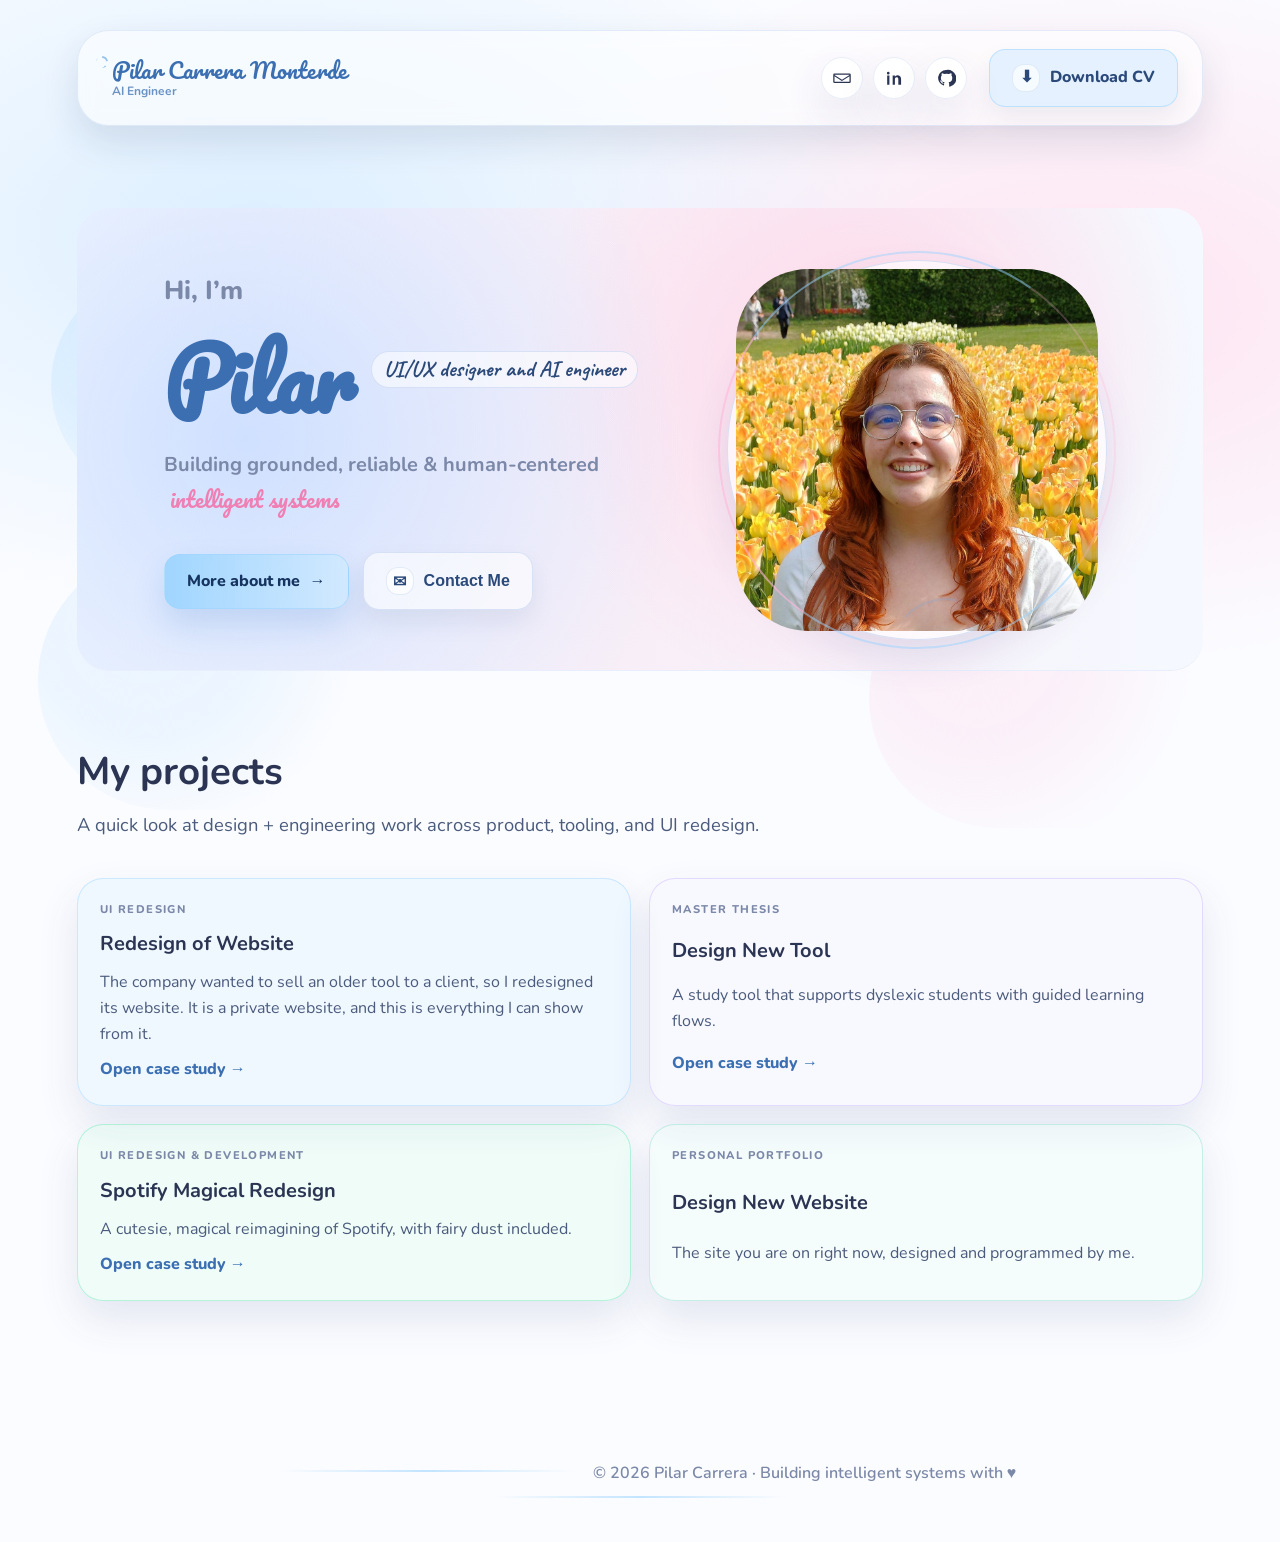
==== index.html @ 58ebc128 "Portfolio website current state" ====
<!doctype html>
<html lang="en">
  <head>
    <meta charset="utf-8" />
    <meta name="viewport" content="width=device-width, initial-scale=1" />
    <title>Pilar Carrera Monterde | AI Engineer</title>
    <link rel="preconnect" href="https://fonts.googleapis.com" />
    <link rel="preconnect" href="https://fonts.gstatic.com" crossorigin />
    <link href="https://fonts.googleapis.com/css2?family=Caveat:wght@500;600&family=Nunito:wght@300;400;600;700;800&family=Pacifico&display=swap" rel="stylesheet" />
    <link rel="icon" href="assets/favicon.ico" />
    <link rel="stylesheet" href="styles.css" />
    <script src="script.js" defer></script>
  </head>
  <body>
    <div id="site-header"></div>

    <main>
      <section class="hero">
        <div class="hero-left">
          <p class="hero-kicker">Hi, I’m</p>
          <h1 class="hero-title">
            <span class="hero-name">Pilar</span>
            <span class="hero-subtitle">UI/UX designer and AI engineer</span>
          </h1>
          <p class="hero-tagline">
            Building grounded, reliable &amp; human-centered
            <span class="hero-accent">intelligent systems</span>
          </p>
            <div class="hero-actions">
              <a class="btn btn-primary" href="about.html">More about me <span aria-hidden="true">→</span></a>
              <button class="btn btn-ghost" type="button" data-open-contact>
                <span class="btn-ico" aria-hidden="true">✉</span>
                Contact Me
              </button>
            </div>
        </div>

        <div class="hero-right">
          <div class="hero-right-row">
            <div class="avatar avatar-hero">
              <img src="assets/pilar_foto.png" alt="Pilar Carrera Monterde" />
            </div>
          </div>
          <div class="doodle" aria-hidden="true"></div>
        </div>
      </section>

      <div class="ambient-blob one" aria-hidden="true"></div>
      <div class="ambient-blob two" aria-hidden="true"></div>
      <section class="video" id="projects">
        <div class="section-title">
          <h2>My projects</h2>
          <p>A quick look at design + engineering work across product, tooling, and UI redesign.</p>
        </div>
        <div class="project-grid">
          <a class="project-card card card-blue" href="project-redesign.html">
            <div class="project-meta">UI Redesign</div>
            <h3>Redesign of Website</h3>
            <p>The company wanted to sell an older tool to a client, so I redesigned its website. It is a private website, and this is everything I can show from it.</p>
            <span class="project-cta">Open case study →</span>
          </a>
          <a class="project-card card card-lilac" href="project-tool.html">
            <div class="project-meta">Master Thesis</div>
            <h3>Design New Tool</h3>
            <p>A study tool that supports dyslexic students with guided learning flows.</p>
            <span class="project-cta">Open case study →</span>
          </a>
          <a class="project-card card card-green" href="project-spotify.html">
            <div class="project-meta">UI Redesign & Development</div>
            <h3>Spotify Magical Redesign</h3>
            <p>A cutesie, magical reimagining of Spotify, with fairy dust included.</p>
            <span class="project-cta">Open case study →</span>
          </a>
          <div class="project-card card card-pink">
            <div class="project-meta">Personal Portfolio</div>
            <h3>Design New Website</h3>
            <p>The site you are on right now, designed and programmed by me.</p>
          </div>
        </div>
      </section>

    </main>

    <div id="site-footer"></div>

    <dialog class="contact-modal" data-contact-modal>
      <div class="contact-modal-card">
        <div class="contact-modal-header">
          <h2>Let’s connect</h2>
          <button class="btn btn-ghost" type="button" data-close-contact>Close</button>
        </div>
        <div class="icon-buttons">
          <a class="icon-btn" href="mailto:pilar.carreramonterde@gmail.com" aria-label="Email Pilar">
            <svg viewBox="0 0 24 24" aria-hidden="true">
              <path d="M3 6.5h18a1.5 1.5 0 0 1 1.5 1.5v8.5A1.5 1.5 0 0 1 21 18H3a1.5 1.5 0 0 1-1.5-1.5V8A1.5 1.5 0 0 1 3 6.5Zm0 1.5v.3l9 5.7 9-5.7V8H3Zm18 8.5V10l-8.6 5.4a1 1 0 0 1-1.1 0L3 10v6.5h18Z"></path>
            </svg>
          </a>
          <a class="icon-btn" href="https://www.linkedin.com/in/pcm2001/" target="_blank" rel="noreferrer" aria-label="LinkedIn">
            <svg viewBox="0 0 24 24" aria-hidden="true">
              <path d="M6.5 9H3.8v11h2.7V9ZM5.1 7.8a1.6 1.6 0 1 0 0-3.2 1.6 1.6 0 0 0 0 3.2ZM20.5 20v-6.4c0-3.4-1.8-5-4.2-5-1.9 0-2.8 1.1-3.2 1.8V9H10.4v11h2.7v-5.8c0-1.6.3-3 2.2-3 1.8 0 1.9 1.7 1.9 3.1V20h2.7Z"></path>
            </svg>
          </a>
          <a class="icon-btn" href="https://github.com/PilarCarrera" target="_blank" rel="noreferrer" aria-label="GitHub">
            <svg viewBox="0 0 24 24" aria-hidden="true">
              <path d="M12 2.5a9.5 9.5 0 0 0-3 18.5c.5.1.7-.2.7-.5v-2c-2.8.6-3.4-1.2-3.4-1.2-.5-1.2-1.2-1.5-1.2-1.5-1-.7.1-.7.1-.7 1.1.1 1.7 1.2 1.7 1.2 1 .1.8 2.1 2.8 2.1.1-.7.4-1.2.7-1.5-2.2-.2-4.5-1.1-4.5-5a4 4 0 0 1 1-2.8c-.1-.2-.5-1.3.1-2.8 0 0 .9-.3 3 .9a10.2 10.2 0 0 1 5.4 0c2.1-1.2 3-.9 3-.9.6 1.5.2 2.6.1 2.8a4 4 0 0 1 1 2.8c0 3.9-2.3 4.8-4.5 5 .4.3.8 1 .8 2v3c0 .3.2.6.7.5A9.5 9.5 0 0 0 12 2.5Z"></path>
            </svg>
          </a>
        </div>
      </div>
    </dialog>

    <script data-goatcounter="https://pilar.goatcounter.com/count" async src="//gc.zgo.at/count.js"></script>
  </body>
</html>
---- styles.css ----
:root {
  --ink: #2b3553;
  --ink-soft: #4b5b7c;
  --muted: #7b88a8;
  --blue: #6c8eea;
  --blue-soft: #e9f0ff;
  --pink: #f5a9c3;
  --pink-soft: #ffeaf1;
  --mint: #8dddcf;
  --mint-soft: #e7faf5;
  --lilac: #c7b5ff;
  --lilac-soft: #f1edff;
  --card: #ffffff;
  --stroke: #e8edf8;
  --shadow: 0 18px 40px rgba(56, 78, 140, 0.12);
  --radius-lg: 26px;
  --radius-md: 18px;
  --radius-sm: 12px;
}

* {
  box-sizing: border-box;
  margin: 0;
  padding: 0;
}

body {
  font-family: "Nunito", sans-serif;
  color: var(--ink);
  background: #f7f9ff;
  min-height: 100vh;
  line-height: 1.6;
}

img {
  max-width: 100%;
  display: block;
}

main {
  padding: 0 6vw 80px;
}

.site-header {
  display: flex;
  justify-content: flex-end;
  padding: 22px 6vw;
  background: linear-gradient(90deg, #f3f7ff 0%, #f9f2fb 50%, #f5f8ff 100%);
}

.cv-button {
  text-decoration: none;
  background: #f2f6ff;
  border: 1px solid #dfe7fb;
  color: var(--ink);
  padding: 10px 20px;
  border-radius: 999px;
  font-weight: 700;
  box-shadow: var(--shadow);
  transition: transform 0.2s ease, box-shadow 0.2s ease;
}

.cv-button:hover {
  transform: translateY(-2px);
  box-shadow: 0 14px 30px rgba(56, 78, 140, 0.18);
}

.hero {
  display: grid;
  grid-template-columns: repeat(auto-fit, minmax(280px, 1fr));
  gap: 50px;
  align-items: center;
  padding: 60px 6vw 70px;
  margin: 0 -6vw;
  background: radial-gradient(circle at 15% 50%, #cfe0ff 0%, transparent 45%),
    radial-gradient(circle at 70% 35%, #ffd7e8 0%, transparent 40%),
    linear-gradient(90deg, #f4f8ff 0%, #f8eef7 50%, #f5f9ff 100%);
  border-bottom: 1px solid #e9eefc;
}

.hero-ref {
  position: relative;
}

.hero-left {
  display: grid;
  gap: 16px;
}

.signature {
  display: grid;
  gap: 4px;
}

.signature-name {
  font-family: "Caveat", cursive;
  font-size: 2rem;
  color: #6d86e9;
}

.signature-role {
  font-size: 0.95rem;
  text-transform: uppercase;
  letter-spacing: 2px;
  color: #8fa0c5;
}

.hero-left h1 {
  font-size: clamp(3rem, 5vw, 4.2rem);
  font-weight: 700;
  font-family: "Caveat", cursive;
}

.script {
  font-family: "Caveat", cursive;
  color: var(--blue);
  font-weight: 600;
}

.role {
  font-size: 1.1rem;
  color: #5b6d93;
}

.lead {
  font-size: 1rem;
  color: #5f6f94;
  max-width: 480px;
}

.primary-btn,
.secondary-btn {
  border: none;
  border-radius: 999px;
  padding: 12px 24px;
  font-weight: 700;
  cursor: pointer;
  font-family: inherit;
  transition: transform 0.2s ease, box-shadow 0.2s ease;
}

.primary-btn.small {
  padding: 8px 16px;
  font-size: 0.95rem;
}

.hero-cta {
  display: flex;
  flex-wrap: wrap;
  gap: 12px;
  align-items: center;
}

.ghost-btn {
  display: inline-flex;
  align-items: center;
  gap: 10px;
  padding: 8px 14px;
  border-radius: 999px;
  background: #ffffff;
  border: 1px solid var(--stroke);
  color: var(--ink);
  text-decoration: none;
  font-weight: 700;
  box-shadow: var(--shadow);
  transition: transform 0.2s ease, box-shadow 0.2s ease;
}

.ghost-btn:hover {
  transform: translateY(-2px);
  box-shadow: 0 12px 26px rgba(56, 78, 140, 0.15);
}

.icon-mail {
  width: 18px;
  height: 18px;
  display: inline-block;
  background: #6c8eea;
  mask: url("data:image/svg+xml;utf8,<svg xmlns='http://www.w3.org/2000/svg' viewBox='0 0 24 24'><path d='M3 6.5h18a1.5 1.5 0 0 1 1.5 1.5v8.5A1.5 1.5 0 0 1 21 18H3a1.5 1.5 0 0 1-1.5-1.5V8A1.5 1.5 0 0 1 3 6.5Zm0 1.5v.3l9 5.7 9-5.7V8H3Zm18 8.5V10l-8.6 5.4a1 1 0 0 1-1.1 0L3 10v6.5h18Z'/></svg>") center / contain no-repeat;
  -webkit-mask: url("data:image/svg+xml;utf8,<svg xmlns='http://www.w3.org/2000/svg' viewBox='0 0 24 24'><path d='M3 6.5h18a1.5 1.5 0 0 1 1.5 1.5v8.5A1.5 1.5 0 0 1 21 18H3a1.5 1.5 0 0 1-1.5-1.5V8A1.5 1.5 0 0 1 3 6.5Zm0 1.5v.3l9 5.7 9-5.7V8H3Zm18 8.5V10l-8.6 5.4a1 1 0 0 1-1.1 0L3 10v6.5h18Z'/></svg>") center / contain no-repeat;
}

.primary-btn {
  background: linear-gradient(135deg, #7aa1ff, #9bb8ff);
  color: #1b2a48;
  box-shadow: var(--shadow);
}

.secondary-btn {
  background: #ffffff;
  border: 1px solid var(--stroke);
  color: var(--ink);
}

.primary-btn:hover,
.secondary-btn:hover {
  transform: translateY(-2px);
  box-shadow: 0 12px 26px rgba(56, 78, 140, 0.15);
}

.hero-right {
  display: flex;
  gap: 26px;
  align-items: center;
  justify-content: center;
  flex-wrap: wrap;
}

.icon-buttons {
  display: flex;
  gap: 10px;
  align-items: center;
}

.icon-btn {
  width: 42px;
  height: 42px;
  display: inline-flex;
  align-items: center;
  justify-content: center;
  border-radius: 999px;
  background: #ffffff;
  border: 1px solid var(--stroke);
  color: var(--ink);
  box-shadow: var(--shadow);
  transition: transform 0.2s ease, box-shadow 0.2s ease;
  cursor: pointer;
}

.icon-btn svg {
  width: 20px;
  height: 20px;
  fill: currentColor;
}

.icon-btn:hover {
  transform: translateY(-2px);
  box-shadow: 0 12px 26px rgba(56, 78, 140, 0.15);
}

.hero-right {
  align-items: center;
}

.portrait-orbit {
  width: min(260px, 80vw);
  aspect-ratio: 1;
  border-radius: 50%;
  padding: 10px;
  background: radial-gradient(circle at top, #ffe4ee, #e7f0ff);
  box-shadow: var(--shadow);
  position: relative;
}

.portrait-orbit::before,
.portrait-orbit::after {
  content: "";
  position: absolute;
  border-radius: 50%;
  z-index: -1;
  opacity: 0.6;
}

.portrait-orbit::before {
  width: 90px;
  height: 90px;
  background: #ffd2e4;
  top: -24px;
  right: -20px;
}

.portrait-orbit::after {
  width: 110px;
  height: 110px;
  background: #d9e6ff;
  bottom: -30px;
  left: -26px;
}

.portrait-ring {
  width: 100%;
  height: 100%;
  border-radius: 50%;
  background: #ffffff;
  padding: 8px;
  box-shadow: inset 0 0 0 3px #dfe7fb;
}

.portrait-ring img {
  width: 100%;
  height: 100%;
  object-fit: cover;
  border-radius: 50%;
  border: 6px solid #f2f6ff;
}

.map-float {
  width: min(520px, 90vw);
  background: #f7f9ff;
  border-radius: 22px;
  border: 2px dashed #d8def0;
  box-shadow: var(--shadow);
  padding: 14px;
}

.map-float img {
  border-radius: 16px;
  background: #ffffff;
}

.section-title {
  text-align: left;
  margin-bottom: 18px;
}

.section-title h2 {
  font-size: clamp(1.8rem, 3vw, 2.4rem);
  margin-bottom: 6px;
}

.section-title p {
  color: var(--ink-soft);
}

.video .section-title p {
  font-size: 1.15rem;
  line-height: 1.8;
}

.story-card {
  margin-top: 12px;
  max-width: 1500px;
  display: grid;
  gap: 12px;
}

.story-card p {
  margin: 0;
  font-size: 1.5rem;
  color: var(--ink-soft);
}

.about {
  margin-top: 60px;
}

.about-top {
  display: grid;
  grid-template-columns: minmax(260px, 1.3fr) minmax(240px, 1fr);
  gap: 24px;
  align-items: start;
}

.about-side {
  display: grid;
  gap: 18px;
}

.connect-card h3 {
  margin-bottom: 6px;
}

.card {
  background: var(--card);
  border-radius: var(--radius-lg);
  padding: 22px;
  border: 1px solid var(--stroke);
  box-shadow: var(--shadow);
}

.about-card {
  display: grid;
  gap: 16px;
}

.tag-row {
  display: flex;
  flex-wrap: wrap;
  gap: 8px;
}

.tag {
  background: var(--blue-soft);
  color: var(--ink-soft);
  padding: 6px 12px;
  border-radius: 999px;
  font-size: 0.85rem;
  font-weight: 600;
}

.contact-line {
  display: grid;
  gap: 6px;
  font-size: 0.9rem;
  color: var(--muted);
}

.stat-grid {
  display: grid;
  grid-template-columns: repeat(auto-fit, minmax(140px, 1fr));
  gap: 14px;
}

.stat-card {
  border-radius: var(--radius-md);
  padding: 18px;
  text-align: center;
  font-weight: 700;
  border: 1px dashed #d8def0;
}

.stat-number {
  font-size: 1.4rem;
}

.stat-label {
  color: var(--ink-soft);
  font-weight: 600;
  font-size: 0.9rem;
}

.tone-blue {
  background: var(--blue-soft);
}

.tone-pink {
  background: var(--pink-soft);
}

.tone-mint {
  background: var(--mint-soft);
}

.tone-lilac {
  background: var(--lilac-soft);
}

.details-grid {
  margin-top: 24px;
  display: grid;
  grid-template-columns: repeat(2, minmax(0, 1fr));
  gap: 20px;
}

.details-grid h3 {
  margin-bottom: 10px;
  font-size: 1.2rem;
}

.details-grid p {
  color: var(--ink-soft);
  margin-bottom: 8px;
}

.details-grid ul {
  list-style: disc;
  padding-left: 20px;
  display: grid;
  gap: 8px;
  color: var(--ink-soft);
}

.card-blue {
  background: rgba(207, 233, 255, 0.28);
  border-color: rgba(157, 212, 255, 0.45);
}

.card-pink {
  background: rgba(231, 250, 245, 0.28);
  border-color: rgba(141, 221, 207, 0.45);
}

.card-lilac {
  background: rgba(241, 237, 255, 0.28);
  border-color: rgba(199, 181, 255, 0.45);
}

.card-green {
  background: rgba(209, 250, 229, 0.28);
  border-color: rgba(110, 231, 183, 0.45);
}

.pill-row {
  display: flex;
  flex-wrap: wrap;
  gap: 8px;
  margin-bottom: 10px;
}

.pill-row span {
  background: #f6f8ff;
  border: 1px solid var(--stroke);
  border-radius: 999px;
  padding: 6px 12px;
  font-size: 0.85rem;
  color: var(--ink-soft);
}

.small-note {
  font-size: 0.9rem;
  color: var(--muted);
}

.video {
  margin-top: 70px;
  display: grid;
  gap: 18px;
  justify-items: start;
}

.project-grid {
  width: 100%;
  display: grid;
  grid-template-columns: repeat(2, minmax(0, 1fr));
  gap: 18px;
}

.project-card {
  display: grid;
  gap: 10px;
  text-decoration: none;
  color: inherit;
  transition: transform 0.2s ease, box-shadow 0.2s ease;
}

.project-card:hover {
  transform: translateY(-4px);
  box-shadow: 0 20px 46px rgba(56, 78, 140, 0.18);
}

.project-card h3 {
  font-size: 1.25rem;
}

.project-card p {
  color: var(--ink-soft);
}

.project-meta {
  text-transform: uppercase;
  letter-spacing: 1.4px;
  font-weight: 800;
  font-size: 0.7rem;
  color: var(--muted);
}

.project-cta {
  font-weight: 800;
  color: #3b6fb2;
}

.project-page {
  padding: 20px 6vw 70px;
  display: grid;
  gap: 28px;
}

.project-hero {
  display: grid;
  grid-template-columns: repeat(auto-fit, minmax(240px, 1fr));
  gap: 20px;
  align-items: center;
}

.project-hero h1 {
  font-size: clamp(2.2rem, 3.5vw, 3.2rem);
  margin-bottom: 8px;
}

.project-kicker {
  font-weight: 800;
  color: var(--muted);
  text-transform: uppercase;
  letter-spacing: 1.8px;
  font-size: 0.8rem;
  margin-bottom: 10px;
}

.project-tags {
  display: flex;
  flex-wrap: wrap;
  gap: 10px;
}

.project-gallery {
  display: grid;
  gap: 20px;
}

.case-study {
  display: grid;
  gap: 20px;
}

.case-study-card {
  display: grid;
  gap: 18px;
}

.case-study-block {
  display: grid;
  gap: 8px;
}

.case-study-block h2 {
  font-size: 1.15rem;
}

.case-study-block p {
  color: var(--ink-soft);
}

.project-gallery h2 {
  font-size: clamp(1.6rem, 2.8vw, 2.2rem);
}

.slideshow {
  background: var(--card);
  border-radius: var(--radius-lg);
  padding: 18px;
  border: 1px solid var(--stroke);
  box-shadow: var(--shadow);
  display: grid;
  gap: 14px;
}

.slideshow-head {
  display: flex;
  align-items: center;
  justify-content: space-between;
  gap: 16px;
  flex-wrap: wrap;
}

.slideshow-head h3 {
  margin-bottom: 6px;
}

.slideshow-head p {
  color: var(--ink-soft);
}

.slideshow-indicator {
  font-weight: 700;
  color: var(--muted);
  background: #f6f8ff;
  border: 1px solid var(--stroke);
  padding: 6px 12px;
  border-radius: 999px;
}

.slides {
  position: relative;
  min-height: 220px;
}

.slide {
  display: none;
}

.slide.is-active {
  display: grid;
  gap: 8px;
}

.slide-media {
  min-height: 240px;
  border-radius: var(--radius-md);
  border: 1px dashed #d8def0;
  background: #f6f8ff;
  display: grid;
  place-items: center;
  text-align: center;
  padding: 22px;
  color: var(--muted);
  font-weight: 700;
}

.slide-media img,
img.slide-media {
  max-height: 781px;
  width: auto;
  max-width: 100%;
  height: auto;
  object-fit: contain;
  display: block;
  margin: 0 auto;
  border-radius: var(--radius-md);
}

.spotify-page img.slide-media {
  max-height: 656px;
}

.internal-pages-showcase img.slide-media {
  width: 100%;
  height: 656px;
  object-fit: contain;
}

.project-details {
  display: grid;
  grid-template-columns: repeat(auto-fit, minmax(220px, 1fr));
  gap: 20px;
}

.detail-block {
  display: grid;
  gap: 8px;
}

.detail-block h3 {
  font-size: 0.78rem;
  font-weight: 800;
  text-transform: uppercase;
  letter-spacing: 1.6px;
  color: var(--muted);
}

.detail-block p {
  color: var(--ink-soft);
  font-size: 0.95rem;
  line-height: 1.65;
}

.slide figcaption {
  color: var(--ink-soft);
  font-weight: 700;
}

.slideshow-actions {
  display: flex;
  justify-content: space-between;
  gap: 12px;
  flex-wrap: wrap;
}

.slide-nav {
  padding: 10px 16px;
  font-size: 0.95rem;
}

/* removed connect section */

.video-frame {
  position: relative;
  aspect-ratio: 16 / 9;
  border-radius: var(--radius-lg);
  overflow: hidden;
  box-shadow: var(--shadow);
  border: 1px solid var(--stroke);
  background: #f0f4ff;
  width: 100%;
  max-width: 900px;
}

.video-frame iframe {
  position: absolute;
  inset: 0;
  width: 100%;
  height: 100%;
  border: 0;
}

.cv-modal {
  border: none;
  padding: 0;
  width: min(90vw, 900px);
  max-width: 90vw;
  border-radius: var(--radius-lg);
  box-shadow: var(--shadow);
  margin: auto;
}

.cv-modal::backdrop {
  background: rgba(18, 29, 56, 0.55);
}

.cv-modal-card {
  background: #ffffff;
  border-radius: var(--radius-lg);
  padding: 20px;
  display: grid;
  gap: 16px;
}

.cv-modal-header {
  display: flex;
  justify-content: space-between;
  align-items: center;
}

.cv-modal img {
  width: 100%;
  border-radius: var(--radius-md);
}

.simple-page {
  background: #f7f9ff;
}

.about-page {
  padding: 20px 6vw 70px;
  display: grid;
  gap: 24px;
}

.back-left {
  justify-self: start;
}

.about-hero {
  display: grid;
  grid-template-columns: repeat(auto-fit, minmax(240px, 1fr));
  gap: 24px;
  align-items: center;
}

.about-hero .lead {
  font-size: 1.3rem;
  max-width: 100%;
  width: 100%;
}

.about-hero .portrait-wrap {
  max-width: 50%;
  margin: 0 auto;
}

.about-hero .portrait-wrap img {
  border-radius: 10%;
}

.about-hero-text h1 {
  font-size: clamp(2rem, 3.6vw, 3rem);
  margin-bottom: 6px;
  font-family: "Pacifico", cursive;
}

.cv-view {
  padding: 30px 6vw 60px;
  display: grid;
  gap: 18px;
}

.cv-image {
  background: #ffffff;
  border-radius: var(--radius-lg);
  padding: 16px;
  box-shadow: var(--shadow);
  border: 1px solid var(--stroke);
}

/* === Hero override to match reference header === */
body {
  background: radial-gradient(1200px 700px at 20% 15%, rgba(207, 233, 255, 0.7), transparent 55%),
    radial-gradient(1100px 650px at 85% 20%, rgba(255, 214, 234, 0.65), transparent 55%),
    #fbfcff;
}

.site-header {
  position: relative;
  padding: 30px 0 50px;
  overflow: hidden;
  display: flex;
  flex-direction: column;
  gap: 22px;
  width: 100%;
  margin: 0 auto;
  padding-left: 6vw;
  padding-right: 6vw;
  background: transparent;
}


.nav {
  display: flex;
  align-items: center;
  justify-content: space-between;
  gap: 18px;
  padding: 18px 24px;
  border-radius: 32px;
  background: rgba(255, 255, 255, 0.55);
  border: 1px solid rgba(180, 200, 235, 0.35);
  box-shadow: 0 16px 36px rgba(28, 50, 90, 0.12);
  backdrop-filter: blur(10px);
  width: 100%;
  margin: 0 auto;
}

.nav-actions {
  display: inline-flex;
  align-items: center;
  gap: 22px;
}

.brand {
  display: flex;
  gap: 10px;
  align-items: center;
  text-decoration: none;
  color: inherit;
}

.brand-mark {
  line-height: 1.1;
  position: relative;
  padding-left: 10px;
}

.brand-mark::before {
  content: "";
  position: absolute;
  left: -6px;
  top: -2px;
  width: 10px;
  height: 10px;
  border: 2px dashed rgba(70, 150, 230, 0.55);
  border-left: 0;
  border-bottom: 0;
  border-radius: 14px;
  transform: rotate(10deg);
}

.brand-name {
  display: block;
  font-family: "Pacifico", cursive;
  font-size: 22px;
  letter-spacing: 0.2px;
  color: #3b6fb2;
}

.brand-role {
  display: block;
  font-size: 12px;
  font-weight: 700;
  color: rgba(59, 111, 178, 0.75);
  margin-top: 2px;
}

.btn {
  display: inline-flex;
  align-items: center;
  gap: 10px;
  padding: 14px 22px;
  border-radius: 16px;
  text-decoration: none;
  font-weight: 800;
  font-size: 16px;
  border: 1px solid transparent;
  white-space: nowrap;
  cursor: pointer;
}

.btn-ico {
  display: inline-grid;
  place-items: center;
  width: 28px;
  height: 28px;
  border-radius: 12px;
  background: rgba(255, 255, 255, 0.65);
  border: 1px solid rgba(180, 200, 235, 0.35);
}

.btn-primary {
  color: #16345f;
  background: linear-gradient(90deg, rgba(157, 212, 255, 0.95), rgba(207, 233, 255, 0.85));
  border: 1px solid rgba(157, 212, 255, 0.6);
  box-shadow: 0 16px 32px rgba(54, 122, 200, 0.18);
}

.btn-primary:hover {
  filter: brightness(1.02);
  transform: translateY(-1px);
}

.btn-ghost {
  color: #2b4a7a;
  background: rgba(255, 255, 255, 0.6);
  border-color: rgba(180, 200, 235, 0.45);
  box-shadow: 0 12px 24px rgba(28, 50, 90, 0.08);
}

.btn-ghost:hover {
  background: rgba(255, 255, 255, 0.75);
}

.btn-download {
  background: rgba(207, 233, 255, 0.55);
  border-color: rgba(157, 212, 255, 0.55);
}

.hero {
  display: grid;
  grid-template-columns: 1.1fr 0.9fr;
  align-items: center;
  gap: 40px;
  margin: 32px auto 0;
  padding: 30px 6vw 20px;
  width: 100%;
  max-width: none;
  min-height: 420px;
  border-radius: 32px;
}

.hero-left {
  padding: 22px 10px 30px;
}

.hero-kicker {
  margin: 0 0 8px;
  color: var(--muted);
  font-weight: 800;
  font-size: 26px;
}

.hero-title {
  margin: 0 0 10px;
  line-height: 1.05;
  display: flex;
  align-items: center;
  gap: 16px;
  flex-wrap: wrap;
}

.hero-name {
  font-family: "Pacifico", cursive;
  font-size: 84px;
  color: #3b6fb2;
  position: relative;
}

.hero-name::after {
  content: "";
  position: absolute;
  left: 6px;
  bottom: 6px;
  width: 140px;
  height: 10px;
  border-radius: 99px;
  background: rgba(255, 182, 217, 0.55);
  filter: blur(0.2px);
  z-index: -1;
}

.hero-subtitle {
  font-size: 22px;
  font-weight: 900;
  color: #2b4a7a;
  padding: 6px 12px;
  border-radius: 18px;
  background: rgba(255, 255, 255, 0.55);
  border: 1px solid rgba(180, 200, 235, 0.45);
  align-self: center;
  transform: translateY(-10px);
}

.hero-tagline {
  margin: 0 0 18px;
  font-size: 20px;
  color: var(--muted);
  font-weight: 700;
  max-width: 520px;
}

.hero-accent {
  font-family: "Pacifico", cursive;
  font-weight: 400;
  color: #f07fb3;
  font-size: 22px;
  padding: 0 6px;
  position: relative;
}

.hero-accent::after {
  content: "";
  position: absolute;
  left: 0;
  right: 0;
  bottom: 2px;
  height: 10px;
  border-radius: 99px;
  background: rgba(157, 212, 255, 0.35);
  z-index: -1;
}

.hero-actions {
  display: flex;
  gap: 14px;
  align-items: center;
  flex-wrap: wrap;
}

.hero-right {
  position: relative;
  min-height: 340px;
  display: flex;
  align-items: center;
  justify-content: center;
  padding: 22px 10px 10px;
}

.hero-right-row {
  display: flex;
  align-items: center;
  gap: 0;
  width: 100%;
  justify-content: center;
}

.map-wrap {
  position: relative;
  width: 0;
  opacity: 0.95;
  filter: saturate(0.95);
  pointer-events: none;
}

.map-img {
  width: 100%;
  height: auto;
  display: block;
  border-radius: 24px;
}

/* hero blobs removed */

.avatar {
  position: relative;
  width: 330px;
  height: 330px;
  border-radius: 999px;
  padding: 8px;
  background: rgba(255, 255, 255, 0.65);
  border: 1px solid rgba(180, 200, 235, 0.5);
  box-shadow: var(--shadow);
  backdrop-filter: blur(10px);
}

.avatar-hero {
  width: 380px;
  height: 380px;
}

.avatar::before {
  content: "";
  position: absolute;
  inset: -10px;
  border-radius: 999px;
  border: 2px solid rgba(157, 212, 255, 0.5);
  border-left-color: rgba(255, 182, 217, 0.6);
  border-right-color: rgba(255, 182, 217, 0.25);
  transform: rotate(-10deg);
  pointer-events: none;
}

.avatar img {
  width: 100%;
  height: 100%;
  object-fit: cover;
  border-radius: 20%;
  display: block;
}

.doodle {
  position: absolute;
  left: 46%;
  bottom: 10px;
  width: 70px;
  height: 40px;
  border: 2px solid rgba(120, 170, 230, 0.45);
  border-color: rgba(120, 170, 230, 0.45) transparent transparent transparent;
  border-radius: 60% 60% 0 0;
  transform: rotate(-18deg);
  opacity: 0.6;
}

.header-wave {
  margin-top: 18px;
  height: 56px;
  width: 100%;
  background: radial-gradient(120px 46px at 10% 0%, rgba(255, 214, 234, 0.55), transparent 60%),
    radial-gradient(140px 50px at 35% 10%, rgba(207, 233, 255, 0.65), transparent 60%),
    radial-gradient(160px 54px at 70% 0%, rgba(255, 214, 234, 0.45), transparent 60%),
    radial-gradient(140px 50px at 90% 12%, rgba(207, 233, 255, 0.55), transparent 60%);
  filter: blur(0px);
  opacity: 0.9;
  border-radius: 0 0 999px 999px;
}

/* extra ambient blobs for cohesive background */
body::before,
body::after {
  content: "";
  position: fixed;
  width: 320px;
  height: 230px;
  border-radius: 120px;
  filter: blur(0px);
  opacity: 0.55;
  pointer-events: none;
  z-index: -1;
}

body::before {
  left: 4vw;
  top: 30%;
  background: radial-gradient(circle at 30% 30%, rgba(207, 233, 255, 0.75), rgba(157, 212, 255, 0.35), transparent 70%);
}

body::after {
  right: 5vw;
  top: 35%;
  background: radial-gradient(circle at 30% 30%, rgba(255, 214, 234, 0.75), rgba(255, 182, 217, 0.35), transparent 70%);
}

.ambient-blob {
  position: fixed;
  width: 360px;
  height: 260px;
  border-radius: 140px;
  opacity: 0.5;
  pointer-events: none;
  z-index: -1;
}

.ambient-blob.one {
  left: 3vw;
  bottom: 10%;
  background: radial-gradient(circle at 30% 30%, rgba(207, 233, 255, 0.7), rgba(157, 212, 255, 0.3), transparent 70%);
}

.ambient-blob.two {
  right: 4vw;
  bottom: 8%;
  background: radial-gradient(circle at 30% 30%, rgba(255, 214, 234, 0.7), rgba(255, 182, 217, 0.3), transparent 70%);
}

.site-footer {
  margin: 80px auto 30px;
  max-width: 1200px;
  padding: 0 6vw;
  text-align: center;
  color: #7b88a8;
  font-weight: 600;
  position: relative;
}

.site-footer::before,
.site-footer::after {
  content: "";
  display: inline-block;
  width: 28%;
  height: 2px;
  background: linear-gradient(90deg, transparent, rgba(157, 212, 255, 0.6), transparent);
  margin: 0 16px 6px;
  vertical-align: middle;
}

.contact-modal {
  border: none;
  padding: 0;
  width: min(520px, 92vw);
  border-radius: 22px;
  box-shadow: 0 18px 40px rgba(28, 50, 90, 0.15);
  margin: auto;
}

.contact-modal::backdrop {
  background: rgba(18, 29, 56, 0.45);
}

.contact-modal-card {
  background: #ffffff;
  border-radius: 22px;
  padding: 22px;
  display: grid;
  gap: 18px;
}

.contact-modal-header {
  display: flex;
  align-items: center;
  justify-content: space-between;
  gap: 12px;
}

.contact-modal .icon-buttons {
  justify-content: center;
}

@media (max-width: 900px) {
  .project-grid {
    grid-template-columns: 1fr;
  }

  .details-grid {
    grid-template-columns: 1fr;
  }

  .about-top {
    grid-template-columns: 1fr;
  }

  .hero-right {
    order: -1;
  }

  .nav {
    flex-wrap: wrap;
    padding: 16px 18px;
    gap: 14px;
  }

  .nav-actions {
    width: 100%;
    justify-content: flex-start;
    flex-wrap: wrap;
    gap: 12px;
  }

  .hero {
    grid-template-columns: 1fr;
    min-height: auto;
  }

  .hero-title {
    gap: 10px;
  }

  .avatar-hero {
    width: 320px;
    height: 320px;
  }

  .about-hero .portrait-wrap {
    max-width: 70%;
  }
}

@media (max-width: 600px) {
  .site-header {
    padding: 18px 6vw;
  }

  .hero {
    gap: 24px;
    padding: 32px 6vw 40px;
  }

  .portrait-orbit {
    width: min(230px, 80vw);
  }

  .hero-name {
    font-size: 56px;
  }

  .hero-subtitle {
    font-size: 18px;
    transform: none;
  }

  .hero-kicker {
    font-size: 20px;
  }

  .hero-tagline {
    font-size: 17px;
  }

  .btn {
    padding: 12px 16px;
    font-size: 14px;
  }

  .btn-ico {
    width: 24px;
    height: 24px;
  }

  .avatar-hero {
    width: 260px;
    height: 260px;
  }

  .story-card p {
    font-size: 1.1rem;
  }

  .video-frame {
    max-width: 100%;
  }

  .about-hero .lead {
    font-size: 1.1rem;
  }

  .about-hero .portrait-wrap {
    max-width: 90%;
  }

  .site-footer::before,
  .site-footer::after {
    width: 18%;
  }
}
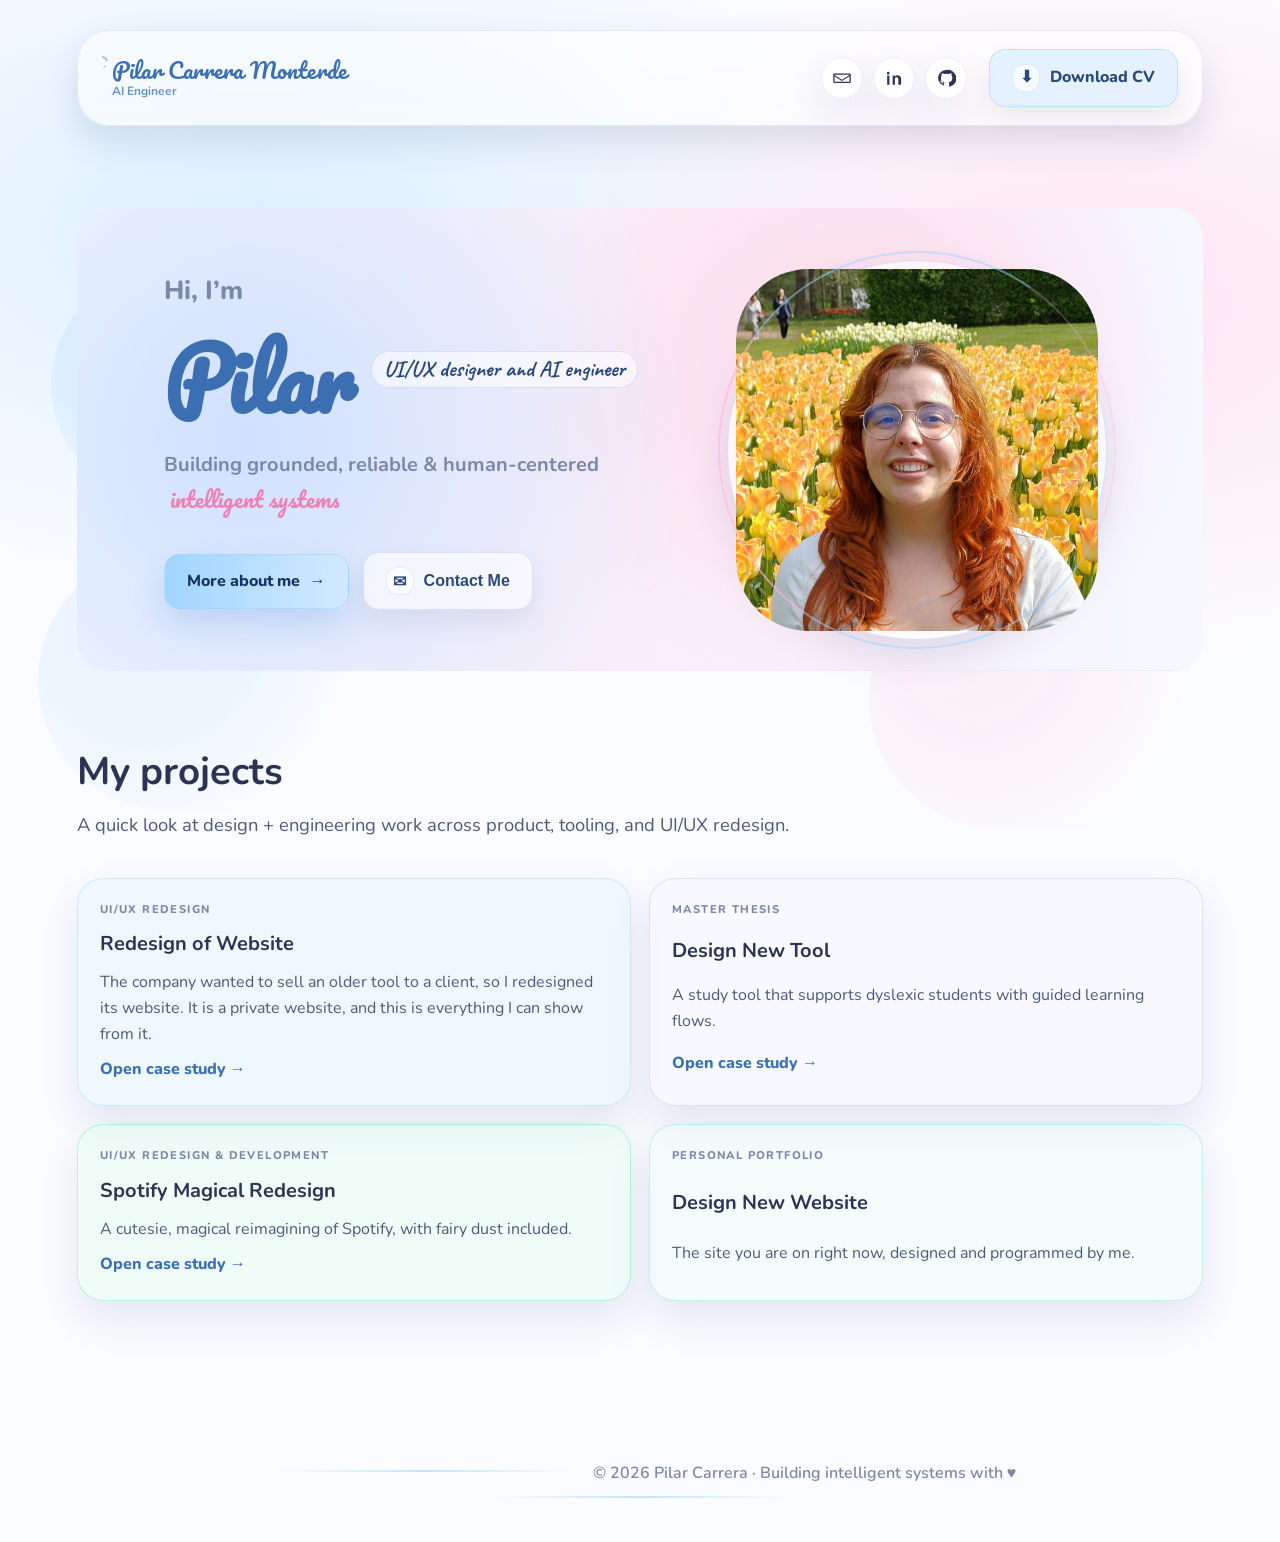
==== commit cfb51461: "new adition" ====
--- a/index.html
+++ b/index.html
@@ -50,11 +50,11 @@
       <section class="video" id="projects">
         <div class="section-title">
           <h2>My projects</h2>
-          <p>A quick look at design + engineering work across product, tooling, and UI redesign.</p>
+          <p>A quick look at design + engineering work across product, tooling, and UI/UX redesign.</p>
         </div>
         <div class="project-grid">
           <a class="project-card card card-blue" href="project-redesign.html">
-            <div class="project-meta">UI Redesign</div>
+            <div class="project-meta">UI/UX Redesign</div>
             <h3>Redesign of Website</h3>
             <p>The company wanted to sell an older tool to a client, so I redesigned its website. It is a private website, and this is everything I can show from it.</p>
             <span class="project-cta">Open case study →</span>
@@ -66,7 +66,7 @@
             <span class="project-cta">Open case study →</span>
           </a>
           <a class="project-card card card-green" href="project-spotify.html">
-            <div class="project-meta">UI Redesign & Development</div>
+            <div class="project-meta">UI/UX Redesign & Development</div>
             <h3>Spotify Magical Redesign</h3>
             <p>A cutesie, magical reimagining of Spotify, with fairy dust included.</p>
             <span class="project-cta">Open case study →</span>
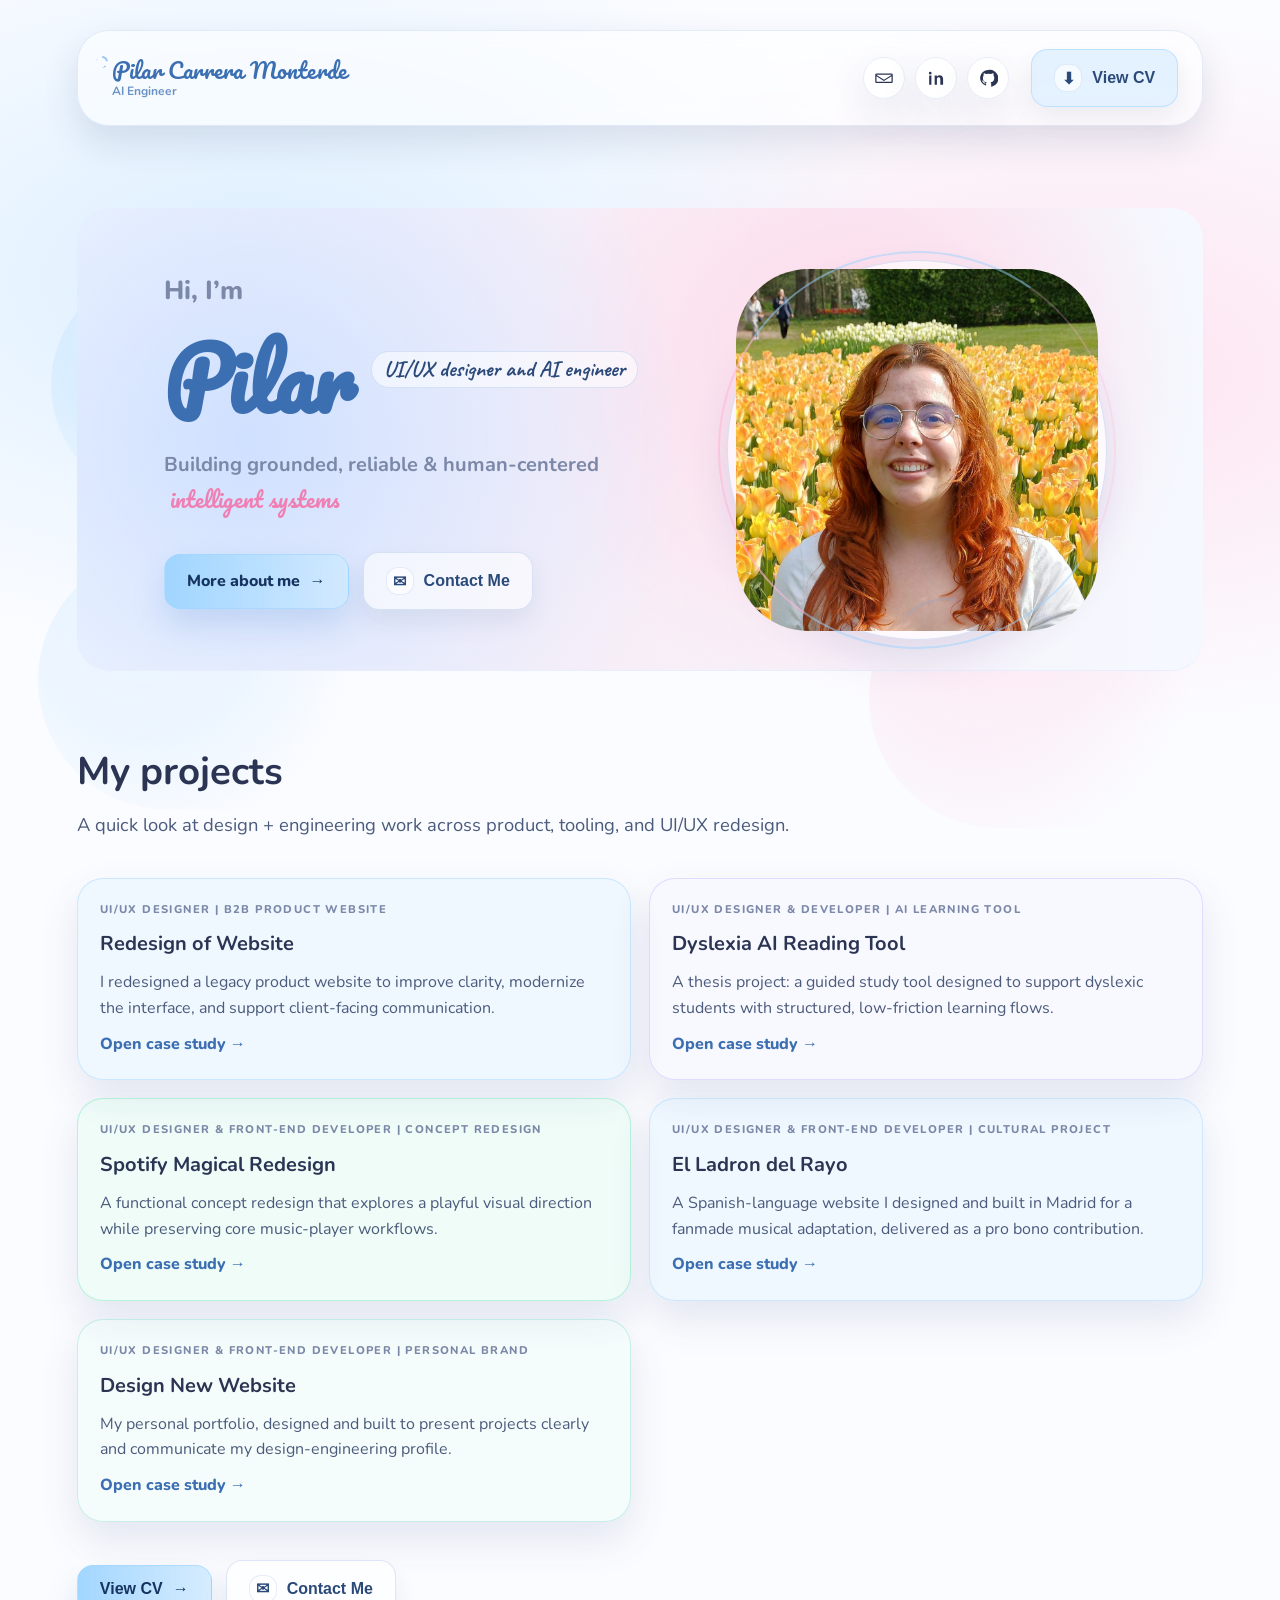
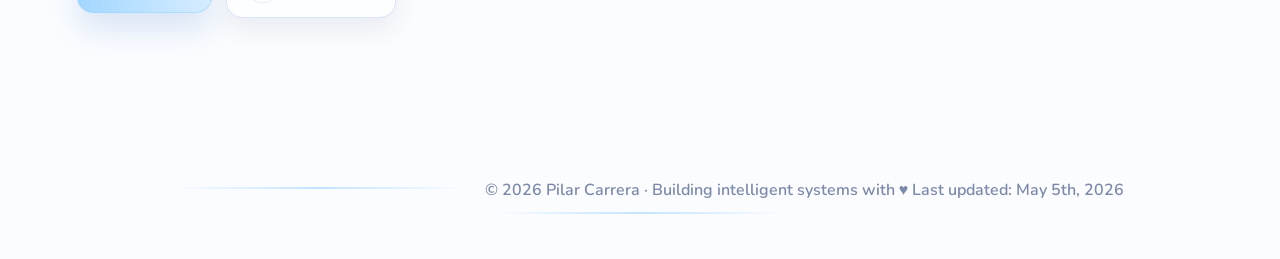
==== commit afb40ec2: "new stuff done" ====
--- a/index.html
+++ b/index.html
@@ -54,34 +54,58 @@
         </div>
         <div class="project-grid">
           <a class="project-card card card-blue" href="project-redesign.html">
-            <div class="project-meta">UI/UX Redesign</div>
+            <div class="project-meta">UI/UX Designer | B2B Product Website</div>
             <h3>Redesign of Website</h3>
-            <p>The company wanted to sell an older tool to a client, so I redesigned its website. It is a private website, and this is everything I can show from it.</p>
+            <p>I redesigned a legacy product website to improve clarity, modernize the interface, and support client-facing communication.</p>
             <span class="project-cta">Open case study →</span>
           </a>
           <a class="project-card card card-lilac" href="project-tool.html">
-            <div class="project-meta">Master Thesis</div>
-            <h3>Design New Tool</h3>
-            <p>A study tool that supports dyslexic students with guided learning flows.</p>
+            <div class="project-meta">UI/UX Designer &amp; Developer | AI Learning Tool</div>
+            <h3>Dyslexia AI Reading Tool</h3>
+            <p>A thesis project: a guided study tool designed to support dyslexic students with structured, low-friction learning flows.</p>
             <span class="project-cta">Open case study →</span>
           </a>
           <a class="project-card card card-green" href="project-spotify.html">
-            <div class="project-meta">UI/UX Redesign & Development</div>
+            <div class="project-meta">UI/UX Designer &amp; Front-End Developer | Concept Redesign</div>
             <h3>Spotify Magical Redesign</h3>
-            <p>A cutesie, magical reimagining of Spotify, with fairy dust included.</p>
+            <p>A functional concept redesign that explores a playful visual direction while preserving core music-player workflows.</p>
             <span class="project-cta">Open case study →</span>
           </a>
-          <div class="project-card card card-pink">
-            <div class="project-meta">Personal Portfolio</div>
+          <a class="project-card card card-blue" href="project-elladron.html">
+            <div class="project-meta">UI/UX Designer &amp; Front-End Developer | Cultural Project</div>
+            <h3>El Ladron del Rayo</h3>
+            <p>A Spanish-language website I designed and built in Madrid for a fanmade musical adaptation, delivered as a pro bono contribution.</p>
+            <span class="project-cta">Open case study →</span>
+          </a>
+          <a class="project-card card card-pink" href="project-portfolio.html">
+            <div class="project-meta">UI/UX Designer &amp; Front-End Developer | Personal Brand</div>
             <h3>Design New Website</h3>
-            <p>The site you are on right now, designed and programmed by me.</p>
-          </div>
+            <p>My personal portfolio, designed and built to present projects clearly and communicate my design-engineering profile.</p>
+            <span class="project-cta">Open case study →</span>
+          </a>
+        </div>
+        <div class="hero-actions" style="margin-top: 1.25rem;">
+          <button class="btn btn-primary" type="button" data-open-cv>View CV <span aria-hidden="true">→</span></button>
+          <button class="btn btn-ghost" type="button" data-open-contact>
+            <span class="btn-ico" aria-hidden="true">✉</span>
+            Contact Me
+          </button>
         </div>
       </section>
 
     </main>
 
     <div id="site-footer"></div>
+
+    <dialog class="cv-modal" data-cv-dialog>
+      <div class="cv-modal-card">
+        <div class="cv-modal-header">
+          <a class="btn btn-primary" href="assets/pilar_cv.png" download>Download CV <span aria-hidden="true">→</span></a>
+          <button class="btn btn-ghost" type="button" data-close-cv>Close</button>
+        </div>
+        <img src="assets/pilar_cv.png" alt="Pilar Carrera Monterde CV" />
+      </div>
+    </dialog>
 
     <dialog class="contact-modal" data-contact-modal>
       <div class="contact-modal-card">
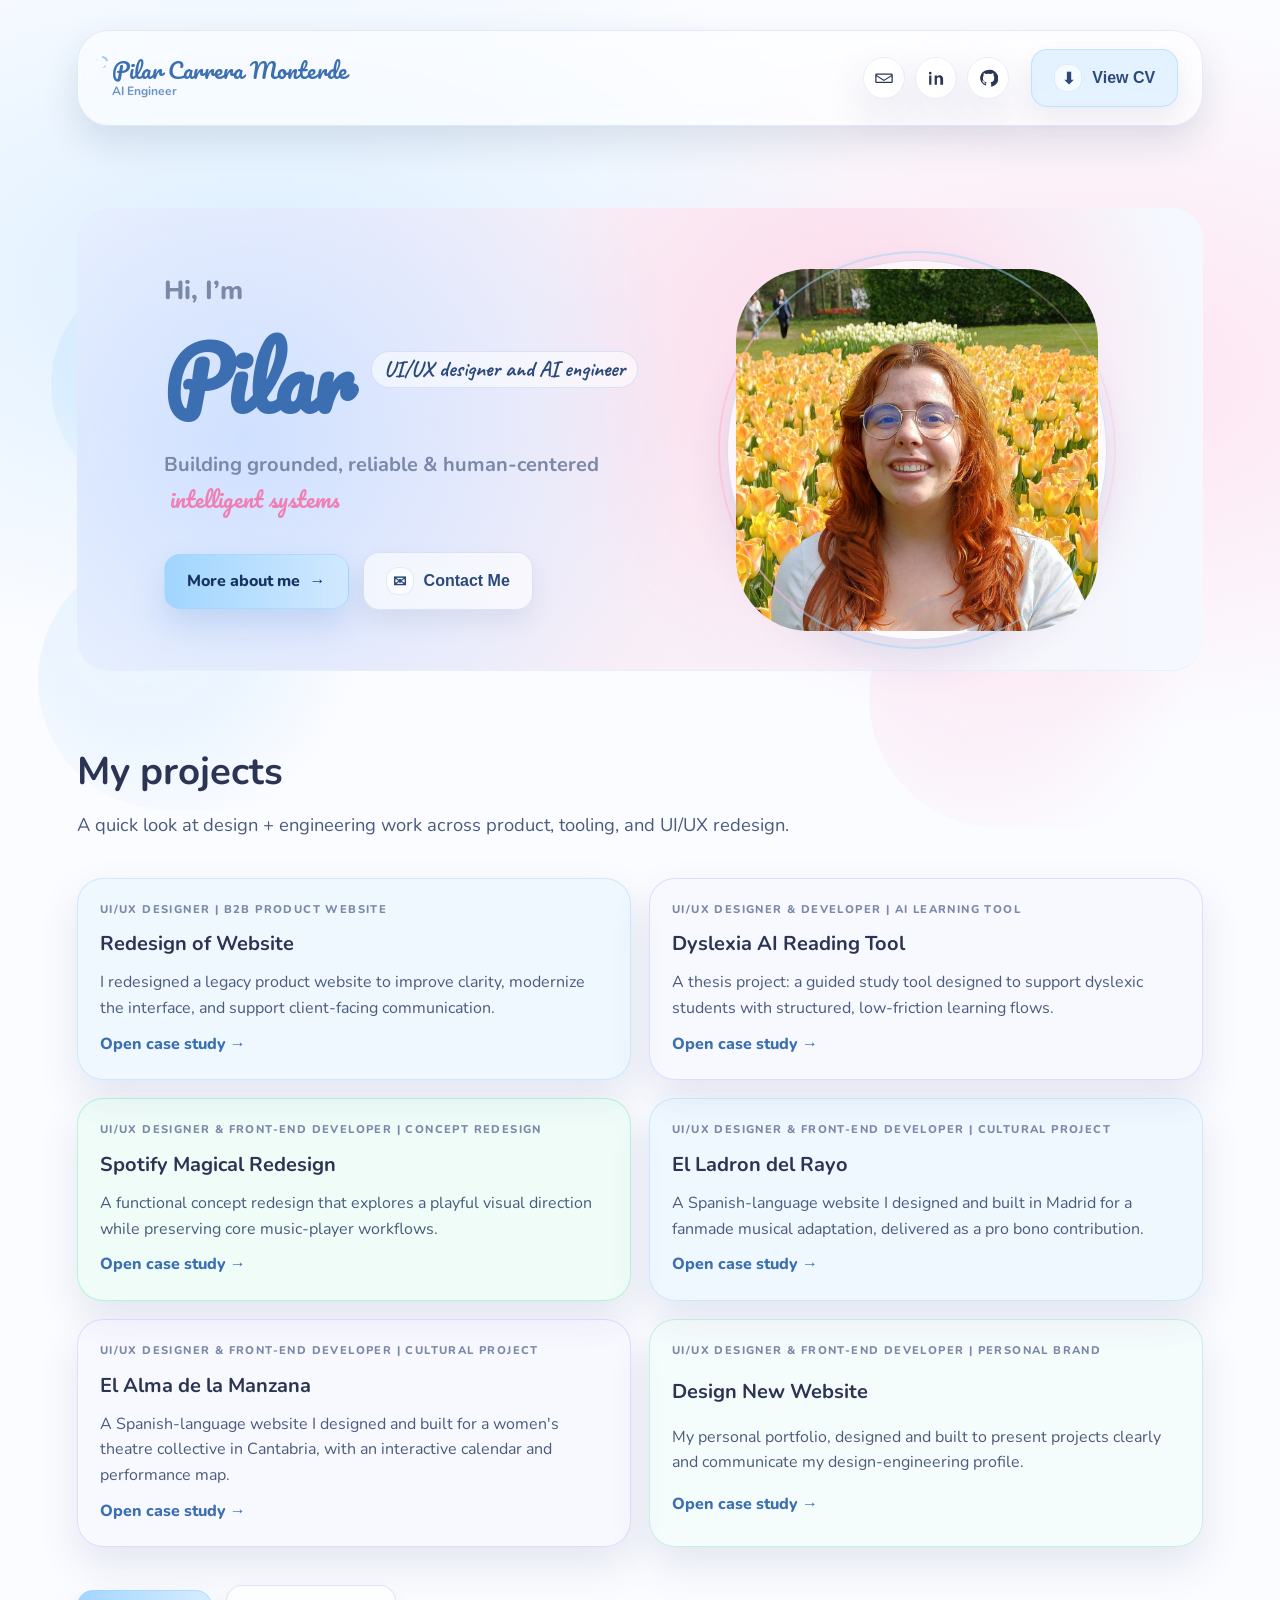
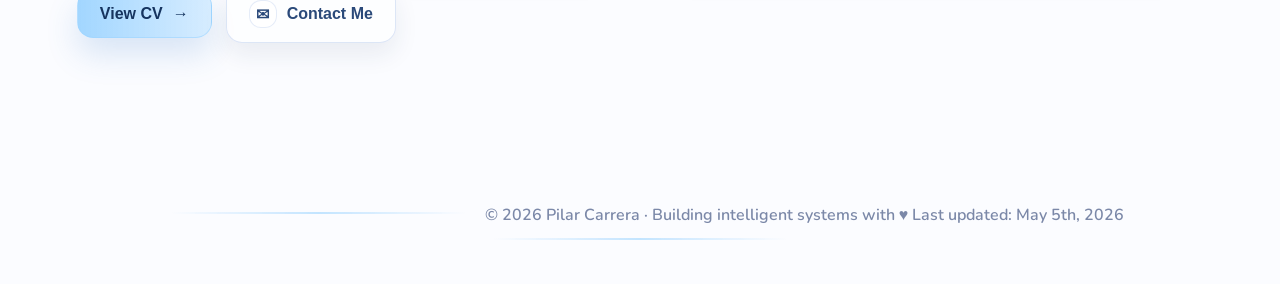
==== commit d21bc8a4: "Add El Alma de la Manzana project card and case study page Co-Authored-By: Claude Opus 5.5 <noreply@" ====
--- a/index.html
+++ b/index.html
@@ -77,6 +77,12 @@
             <p>A Spanish-language website I designed and built in Madrid for a fanmade musical adaptation, delivered as a pro bono contribution.</p>
             <span class="project-cta">Open case study →</span>
           </a>
+          <a class="project-card card card-lilac" href="project-elalma.html">
+            <div class="project-meta">UI/UX Designer &amp; Front-End Developer | Cultural Project</div>
+            <h3>El Alma de la Manzana</h3>
+            <p>A Spanish-language website I designed and built for a women's theatre collective in Cantabria, with an interactive calendar and performance map.</p>
+            <span class="project-cta">Open case study →</span>
+          </a>
           <a class="project-card card card-pink" href="project-portfolio.html">
             <div class="project-meta">UI/UX Designer &amp; Front-End Developer | Personal Brand</div>
             <h3>Design New Website</h3>
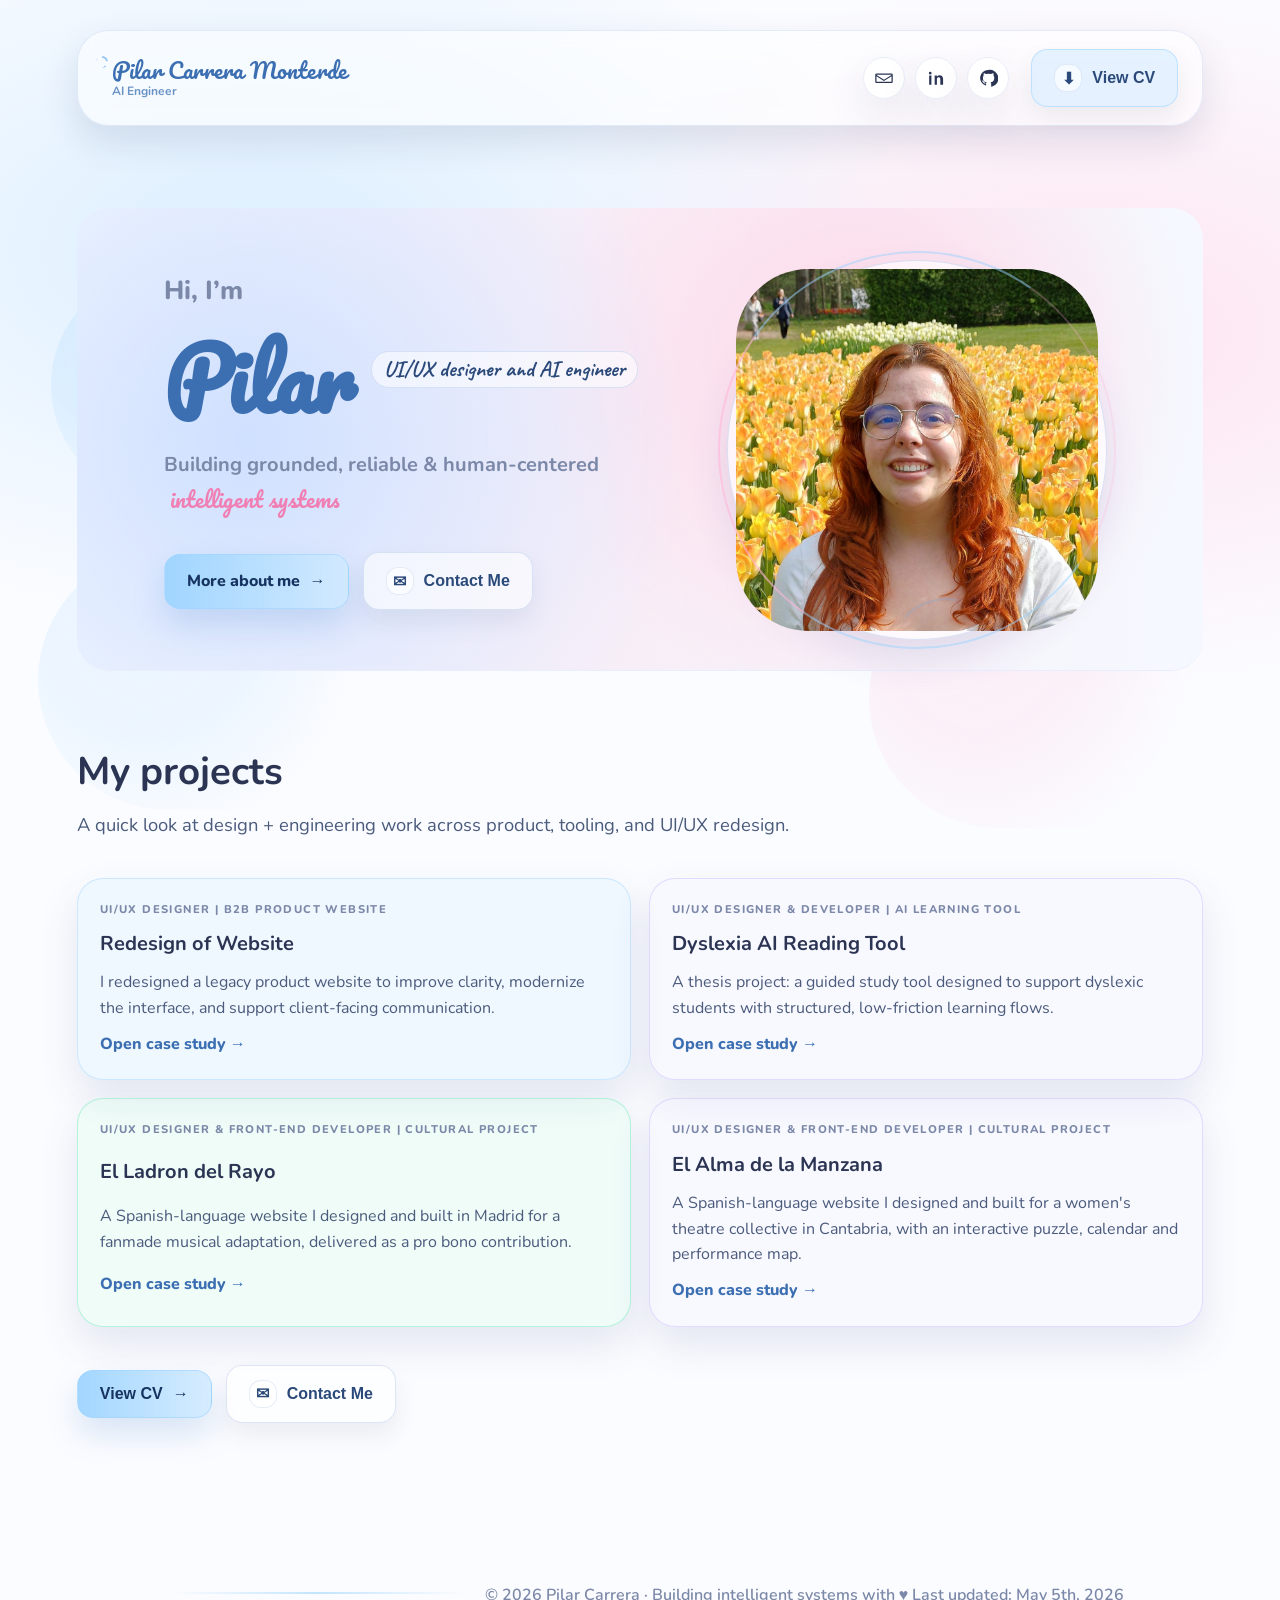
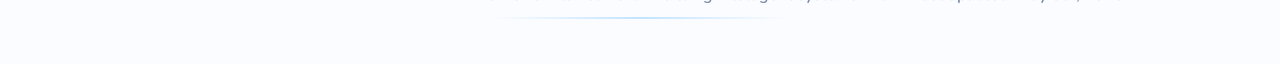
==== commit e94c1b68: "Add puzzle and map screenshots to El Alma case study; trim project cards to four Remove the Spotify " ====
--- a/index.html
+++ b/index.html
@@ -65,13 +65,7 @@
             <p>A thesis project: a guided study tool designed to support dyslexic students with structured, low-friction learning flows.</p>
             <span class="project-cta">Open case study →</span>
           </a>
-          <a class="project-card card card-green" href="project-spotify.html">
-            <div class="project-meta">UI/UX Designer &amp; Front-End Developer | Concept Redesign</div>
-            <h3>Spotify Magical Redesign</h3>
-            <p>A functional concept redesign that explores a playful visual direction while preserving core music-player workflows.</p>
-            <span class="project-cta">Open case study →</span>
-          </a>
-          <a class="project-card card card-blue" href="project-elladron.html">
+          <a class="project-card card card-green" href="project-elladron.html">
             <div class="project-meta">UI/UX Designer &amp; Front-End Developer | Cultural Project</div>
             <h3>El Ladron del Rayo</h3>
             <p>A Spanish-language website I designed and built in Madrid for a fanmade musical adaptation, delivered as a pro bono contribution.</p>
@@ -80,13 +74,7 @@
           <a class="project-card card card-lilac" href="project-elalma.html">
             <div class="project-meta">UI/UX Designer &amp; Front-End Developer | Cultural Project</div>
             <h3>El Alma de la Manzana</h3>
-            <p>A Spanish-language website I designed and built for a women's theatre collective in Cantabria, with an interactive calendar and performance map.</p>
-            <span class="project-cta">Open case study →</span>
-          </a>
-          <a class="project-card card card-pink" href="project-portfolio.html">
-            <div class="project-meta">UI/UX Designer &amp; Front-End Developer | Personal Brand</div>
-            <h3>Design New Website</h3>
-            <p>My personal portfolio, designed and built to present projects clearly and communicate my design-engineering profile.</p>
+            <p>A Spanish-language website I designed and built for a women's theatre collective in Cantabria, with an interactive puzzle, calendar and performance map.</p>
             <span class="project-cta">Open case study →</span>
           </a>
         </div>
